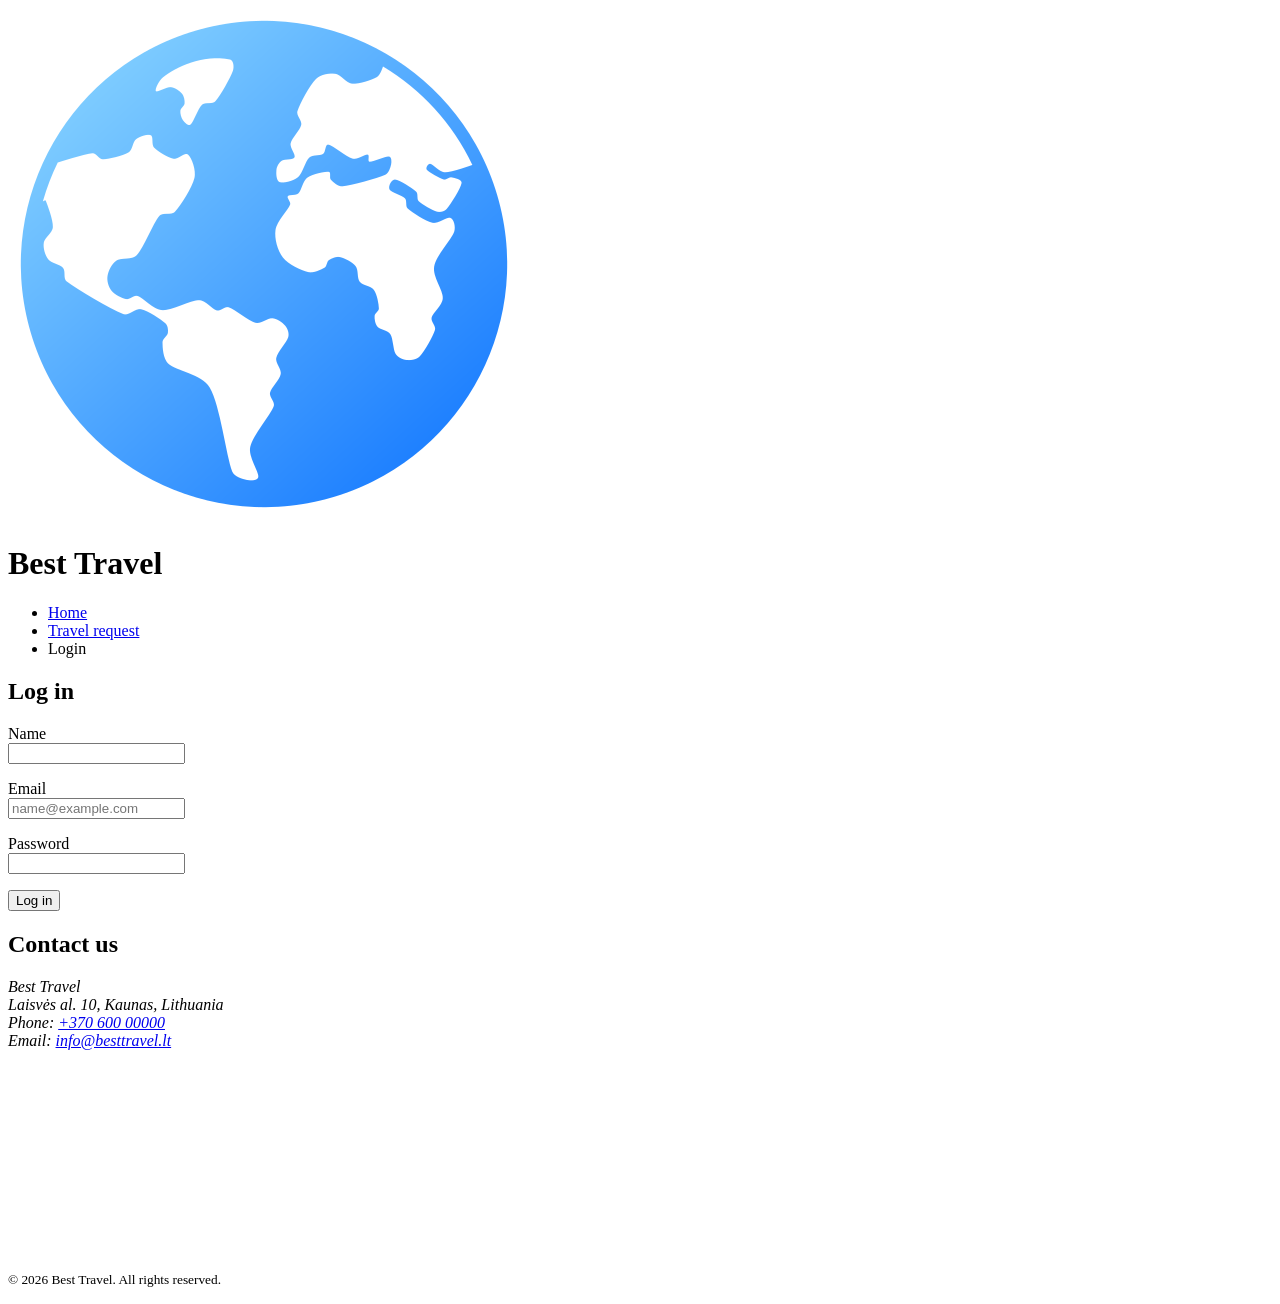
==== login.html @ 91309e48 "Created html part and filled data" ====
<!doctype html>
<html lang="en">
  <head>
    <meta charset="UTF-8" />
    <title>Login Page</title>
    <link rel="stylesheet" href="css/style.css" />
  </head>
  <body>
    <header>
      <div class="brand">
        <a href="/">
          <img src="img/logo.png" alt="Company logo" />
        </a>
        <h1>Best Travel</h1>
      </div>
      <nav>
        <ul>
          <li><a href="/">Home</a></li>
          <li><a href="/request-form">Travel request</a></li>
          <li><a aria-current="/login">Login</a></li>
        </ul>
      </nav>
    </header>
    <section class="login" id="login">
      <h2>Log in</h2>

      <form action="personal-blog.html" method="get">
        <p>
          <label for="name">Name</label><br />
          <input
            type="text"
            id="name"
            name="name"
            required
            pattern="[A-Za-zĄČĘĖĮŠŲŪŽąčęėįšųūž ]{2,30}"
            title="Name must be 2–30 letters"
            autocomplete="name"
          />
        </p>

        <p>
          <label for="email">Email</label><br />
          <input
            type="email"
            id="email"
            name="email"
            required
            placeholder="name@example.com"
            autocomplete="email"
          />
        </p>

        <p>
          <label for="password">Password</label><br />
          <input
            type="password"
            id="password"
            required
            minlength="8"
            pattern="(?=.*\d)(?=.*[A-Za-z]).{8,}"
            title="At least 8 characters, with at least one letter and one number"
            autocomplete="current-password"
          />
        </p>

        <button type="submit">Log in</button>
      </form>
    </section>
    <footer>
      <div>
        <section>
          <h2>Contact us</h2>
          <address>
            Best Travel<br />
            Laisvės al. 10, Kaunas, Lithuania<br />
            Phone: <a href="tel:+37060000000">+370 600 00000</a><br />
            Email: <a href="mailto:info@wanderly.lt">info@besttravel.lt</a>
          </address>
        </section>
        <iframe
          width="300"
          height="200"
          style="border: 0"
          src="https://maps.google.com/maps?q=laisves%20al.%2010%20kaunas&t=m&z=14&ie=UTF8&iwloc=&output=embed"
          loading="lazy"
          referrerpolicy="no-referrer-when-downgrade"
        ></iframe>
      </div>
      <p class="copyright">
        <small>&copy; 2026 Best Travel. All rights reserved.</small>
      </p>
    </footer>
  </body>
</html>
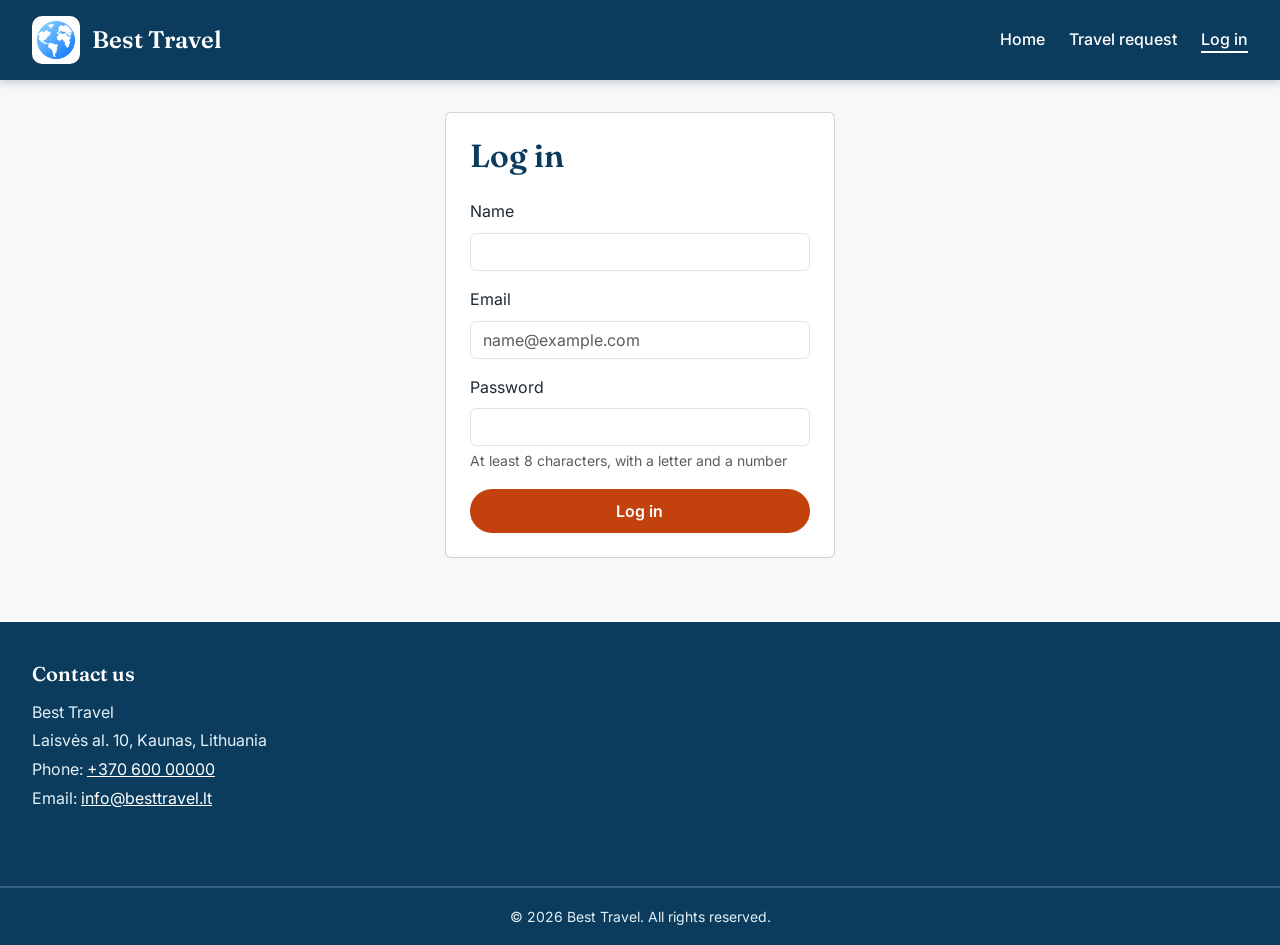
==== commit 3316eaab: "Page structure and design finished" ====
--- a/login.html
+++ b/login.html
@@ -2,82 +2,108 @@
 <html lang="en">
   <head>
     <meta charset="UTF-8" />
+    <meta name="viewport" content="width=device-width, initial-scale=1" />
     <title>Login Page</title>
+    <link rel="icon" href="img/logo.png" type="image/png" />
+    <link
+      rel="stylesheet"
+      href="https://cdn.jsdelivr.net/npm/bootstrap@5.3.3/dist/css/bootstrap.min.css"
+    />
     <link rel="stylesheet" href="css/style.css" />
   </head>
   <body>
-    <header>
-      <div class="brand">
-        <a href="/">
-          <img src="img/logo.png" alt="Company logo" />
+    <header class="header">
+      <div class="header__brand">
+        <a class="header__logo-link" href="index.html">
+          <img class="header__logo" src="img/logo.png" alt="Best Travel logo – go to Home page" />
         </a>
-        <h1>Best Travel</h1>
+        <h1 class="header__title">Best Travel</h1>
       </div>
-      <nav>
-        <ul>
-          <li><a href="/">Home</a></li>
-          <li><a href="/request-form">Travel request</a></li>
-          <li><a aria-current="/login">Login</a></li>
+      <nav class="header__nav" aria-label="Main">
+        <ul class="header__list">
+          <li><a class="header__link" href="index.html">Home</a></li>
+          <li><a class="header__link" href="request-form.html">Travel request</a></li>
+          <li><a class="header__link header__link--current" aria-current="page">Log in</a></li>
         </ul>
       </nav>
     </header>
-    <section class="login" id="login">
-      <h2>Log in</h2>
 
-      <form action="personal-blog.html" method="get">
-        <p>
-          <label for="name">Name</label><br />
-          <input
-            type="text"
-            id="name"
-            name="name"
-            required
-            pattern="[A-Za-zĄČĘĖĮŠŲŪŽąčęėįšųūž ]{2,30}"
-            title="Name must be 2–30 letters"
-            autocomplete="name"
-          />
-        </p>
+    <main class="page">
+      <!-- simple centred card -->
+      <div class="row justify-content-center">
+        <section class="col-md-6 col-lg-4" id="login">
+          <div class="card card-body p-4">
+            <h2 class="mb-4">Log in</h2>
 
-        <p>
-          <label for="email">Email</label><br />
-          <input
-            type="email"
-            id="email"
-            name="email"
-            required
-            placeholder="name@example.com"
-            autocomplete="email"
-          />
-        </p>
+            <form action="personal-blog.html" method="post">
+              <div class="mb-3">
+                <label class="form-label" for="name">Name</label>
+                <input
+                  class="form-control"
+                  type="text"
+                  id="name"
+                  name="name"
+                  required
+                  pattern="[A-Za-zĄČĘĖĮŠŲŪŽąčęėįšųūž ]{2,30}"
+                  title="Name must be 2–30 letters"
+                  autocomplete="name"
+                />
+              </div>
 
-        <p>
-          <label for="password">Password</label><br />
-          <input
-            type="password"
-            id="password"
-            required
-            minlength="8"
-            pattern="(?=.*\d)(?=.*[A-Za-z]).{8,}"
-            title="At least 8 characters, with at least one letter and one number"
-            autocomplete="current-password"
-          />
-        </p>
+              <div class="mb-3">
+                <label class="form-label" for="email">Email</label>
+                <input
+                  class="form-control"
+                  type="email"
+                  id="email"
+                  name="email"
+                  required
+                  placeholder="name@example.com"
+                  autocomplete="email"
+                />
+              </div>
 
-        <button type="submit">Log in</button>
-      </form>
-    </section>
-    <footer>
-      <div>
-        <section>
-          <h2>Contact us</h2>
-          <address>
+              <div class="mb-3">
+                <label class="form-label" for="password">Password</label>
+                <input
+                  class="form-control"
+                  type="password"
+                  id="password"
+                  required
+                  minlength="8"
+                  pattern="(?=.*\d)(?=.*[A-Za-z]).{8,}"
+                  title="At least 8 characters, with at least one letter and one number"
+                  autocomplete="current-password"
+                  aria-describedby="password-help"
+                />
+                <div id="password-help" class="form-text">
+                  At least 8 characters, with a letter and a number
+                </div>
+              </div>
+
+              <button type="submit" class="button button--full">
+                Log in
+              </button>
+            </form>
+          </div>
+        </section>
+      </div>
+    </main>
+    <footer class="footer">
+      <div class="footer__inner">
+        <section class="footer__contact">
+          <h2 class="footer__title">Contact us</h2>
+          <address class="footer__address">
             Best Travel<br />
             Laisvės al. 10, Kaunas, Lithuania<br />
-            Phone: <a href="tel:+37060000000">+370 600 00000</a><br />
-            Email: <a href="mailto:info@wanderly.lt">info@besttravel.lt</a>
+            Phone: <a class="footer__link" href="tel:+37060000000">+370 600 00000</a><br />
+            Email:
+            <a class="footer__link" href="mailto:info@besttravel.lt">info@besttravel.lt</a>
           </address>
         </section>
         <iframe
+          class="footer__map"
+          title="Map: Best Travel office, Laisvės al. 10, Kaunas"
           width="300"
           height="200"
           style="border: 0"
@@ -86,8 +112,8 @@
           referrerpolicy="no-referrer-when-downgrade"
         ></iframe>
       </div>
-      <p class="copyright">
-        <small>&copy; 2026 Best Travel. All rights reserved.</small>
+      <p class="footer__copyright">
+        <small class="footer__copyright-text">&copy; 2026 Best Travel. All rights reserved.</small>
       </p>
     </footer>
   </body>
--- a/css/style.css
+++ b/css/style.css
@@ -0,0 +1,800 @@
+/* Google Fonts: Fraunces (headings) + Inter (body) */
+@import url("https://fonts.googleapis.com/css2?family=Fraunces:opsz,wght@9..144,500..600&family=Inter:wght@400;500;600&display=swap");
+
+/* ===== Colours: "Ocean & Sunset" ===== */
+:root {
+  --ocean-900: #0b3c5d; /* header, footer, headings */
+  --ocean-700: #0e5e8a; /* primary: links, active nav, focus */
+  --ocean-100: #e3f0f7; /* sky tint */
+  --sunset-700: #c2410c; /* accent: buttons */
+  --sunset-800: #9a3412; /* accent hover */
+  --sunset-100: #fdebdd; /* sand tint */
+  --sunset-300: #fdba74; /* light accent: hover on dark backgrounds */
+  --ink: #1c2a36; /* main text */
+  --slate: #52606d; /* secondary text */
+  --line: #d8e1e8; /* borders */
+  --mist: #f6f8fa; /* page background */
+  --white: #ffffff;
+
+  /* ===== Fonts ===== */
+  --font-heading: "Fraunces", Georgia, serif;
+  --font-body: "Inter", system-ui, sans-serif;
+}
+
+/* ===== Base ===== */
+body {
+  margin: 0;
+  font-family: var(--font-body);
+  font-size: 1rem;
+  line-height: 1.6;
+  color: var(--ink);
+  background-color: var(--mist);
+}
+
+h1,
+h2,
+h3,
+h4 {
+  font-family: var(--font-heading);
+  line-height: 1.2;
+  color: var(--ocean-900);
+}
+
+h1 {
+  font-size: 2.5rem;
+  font-weight: 600; /* serif headings look best at 600, 700 is too heavy */
+}
+
+h2 {
+  font-size: 2rem;
+  font-weight: 600;
+}
+
+h3 {
+  font-size: 1.5rem;
+  font-weight: 600;
+}
+
+h4 {
+  font-size: 18px;
+  font-weight: 500;
+  color: var(--ocean-700);
+}
+
+a {
+  color: var(--ocean-700);
+}
+
+small,
+time {
+  font-size: 14px;
+  color: var(--slate);
+}
+
+/* one button style for the whole site */
+.button {
+  min-height: 44px;
+  padding: 0 24px;
+  border: 0;
+  border-radius: 999px;
+  background-color: var(--sunset-700);
+  color: var(--white);
+  font: 600 16px var(--font-body);
+  cursor: pointer;
+  transition: background-color 0.2s ease;
+}
+
+.button:hover {
+  background-color: var(--sunset-800);
+}
+
+/* full-width button (login) */
+.button--full {
+  width: 100%;
+}
+
+/* in cards the button keeps its own width instead of stretching */
+.offer .button,
+.blog .button {
+  align-self: flex-start;
+}
+
+/* ===== Header (block: header) ===== */
+.header {
+  position: sticky;
+  top: 0;
+  z-index: 10;
+  display: flex;
+  flex-wrap: wrap;
+  align-items: center;
+  justify-content: space-between;
+  gap: 1rem;
+  padding: 1rem 2rem;
+  background-color: var(--ocean-900);
+  box-shadow: 0 2px 8px rgba(11, 60, 93, 0.25);
+}
+
+.header__brand {
+  display: flex;
+  align-items: center;
+  gap: 12px;
+}
+
+.header__logo {
+  display: block;
+  width: 48px;
+  height: 48px;
+  padding: 4px;
+  box-sizing: border-box;
+  object-fit: contain;
+  background-color: var(--white);
+  border-radius: 10px;
+  transition: transform 0.2s ease;
+}
+
+/* logo is a link on every page except Home */
+.header__logo-link:hover .header__logo {
+  transform: scale(1.03);
+}
+
+.header__title {
+  margin: 0;
+  font-size: 1.5rem;
+  color: var(--white);
+}
+
+.header__list {
+  display: flex;
+  gap: 1.5rem;
+  margin: 0;
+  padding: 0;
+  list-style: none;
+}
+
+.header__link {
+  color: var(--white);
+  font-weight: 500;
+  text-decoration: none;
+  transition: color 0.2s ease;
+}
+
+.header__link[href]:hover {
+  color: var(--sunset-300);
+}
+
+.header__link:not([href]) {
+  cursor: default;
+}
+
+.header__link--current {
+  text-decoration: underline;
+  text-decoration-thickness: 2px;
+  text-underline-offset: 6px;
+}
+
+.sub-nav {
+  flex-basis: 100%;
+  margin: 0 -2rem -1rem;
+  padding: 0.5rem 2rem;
+  background-color: var(--white);
+  border-bottom: 2px solid var(--line);
+}
+
+.sub-nav__list {
+  display: flex;
+  flex-wrap: wrap;
+  justify-content: center;
+  gap: 0.5rem;
+  margin: 0;
+  padding: 0;
+  list-style: none;
+}
+
+.sub-nav__link {
+  display: block;
+  padding: 4px 16px;
+  border-radius: 8px;
+  font-size: 14px;
+  font-weight: 500;
+  color: var(--ocean-900);
+  text-decoration: none;
+  white-space: nowrap;
+  transition:
+    background-color 0.2s ease,
+    color 0.2s ease;
+}
+
+.sub-nav__link:hover {
+  background-color: var(--ocean-100);
+  color: var(--ocean-700);
+}
+
+html {
+  scroll-behavior: smooth;
+}
+
+.page {
+  max-width: 1280px;
+  margin: 0 auto;
+  padding: 2rem;
+}
+
+.section {
+  max-width: 960px;
+  margin: 0 auto 56px;
+  scroll-margin-top: 144px;
+}
+
+.section:last-child {
+  margin-bottom: 0;
+}
+
+.section__intro {
+  margin: 0 0 24px;
+  color: var(--slate);
+}
+
+.grid {
+  display: grid;
+  gap: 20px;
+}
+
+.grid--2 {
+  grid-template-columns: 1fr 1fr;
+}
+
+.grid--3 {
+  grid-template-columns: 1fr 1fr 1fr;
+}
+
+.grid--4 {
+  grid-template-columns: 1fr 1fr 1fr 1fr;
+}
+
+.promo-video video {
+  display: block;
+  width: 100%;
+  height: auto;
+  aspect-ratio: 16 / 9;
+  object-fit: cover;
+  background-color: var(--ocean-900);
+  border-radius: 20px;
+  box-shadow: 0 12px 28px rgba(11, 60, 93, 0.25);
+}
+
+.offer {
+  display: flex;
+  flex-direction: column;
+  gap: 8px;
+  padding-bottom: 16px;
+  overflow: hidden;
+  background-color: var(--white);
+  border-radius: 12px;
+  box-shadow: 0 2px 4px rgba(11, 60, 93, 0.12);
+}
+
+.offer img {
+  display: block;
+  width: 100%;
+  height: 160px;
+  margin-bottom: 8px;
+  object-fit: cover;
+}
+
+.offer h3,
+.offer .description,
+.offer .button {
+  margin: 0 16px;
+}
+
+.offer h3 {
+  font-size: 20px;
+}
+
+.offer .description {
+  flex-grow: 1;
+  font-size: 14px;
+  color: var(--slate);
+}
+
+.table-wrap {
+  overflow-x: auto;
+  background-color: var(--white);
+  border: 2px solid var(--line);
+  border-radius: 12px;
+}
+
+.table-wrap table {
+  width: 100%;
+  min-width: 560px;
+  border-collapse: collapse;
+}
+
+.table-wrap caption {
+  padding: 16px 20px 0;
+  text-align: left;
+  font-size: 14px;
+  color: var(--slate);
+}
+
+.table-wrap th,
+.table-wrap td {
+  padding: 12px 20px;
+  text-align: left;
+}
+
+.table-wrap thead tr {
+  background-color: var(--ocean-100);
+  color: var(--ocean-900);
+}
+
+.table-wrap th {
+  padding-top: 14px;
+  padding-bottom: 14px;
+  font-weight: 600;
+}
+
+.table-wrap tbody tr {
+  border-top: 2px solid var(--line);
+}
+
+.table-wrap img {
+  display: block;
+  width: 120px;
+  height: 72px;
+  object-fit: cover;
+  border-radius: 6px;
+}
+
+.tip-block {
+  padding: 24px;
+  background-color: var(--ocean-100); /* sky tint */
+  border-radius: 12px;
+}
+
+.tip-block h3 {
+  margin: 0 0 12px;
+  font-size: 20px;
+}
+
+.tip-block ol,
+.tip-block ul {
+  display: flex;
+  flex-direction: column;
+  gap: 8px;
+  margin: 0;
+  padding-left: 22px;
+}
+
+.journal article {
+  padding: 24px;
+  background-color: var(--white);
+  border: 2px solid var(--line);
+  border-radius: 12px;
+}
+
+.journal h3 {
+  margin: 0;
+  font-size: 22px;
+}
+
+.journal header p {
+  margin: 4px 0 16px;
+  font-size: 14px;
+  color: var(--slate);
+}
+
+.journal h4 {
+  margin: 0 0 4px;
+}
+
+.journal article > p {
+  margin: 0 0 14px;
+}
+
+.journal article > p:first-of-type::first-letter {
+  float: left;
+  font-size: 3rem;
+  line-height: 1;
+}
+
+.request-form {
+  display: flex;
+  flex-direction: column;
+  gap: 20px;
+}
+
+.request-form fieldset {
+  min-width: 0;
+  margin: 0;
+  padding: 20px 24px 24px;
+  background-color: var(--white);
+  border: 2px solid var(--line);
+  border-radius: 12px;
+}
+
+.request-form legend {
+  padding: 0 8px;
+  font-family: var(--font-heading);
+  font-size: 18px;
+  font-weight: 600;
+  color: var(--ocean-900);
+}
+
+.request-form p {
+  display: flex;
+  flex-direction: column;
+  gap: 6px;
+  margin: 0;
+}
+
+.request-form p > label,
+.request-form fieldset > label {
+  font-size: 14px;
+  font-weight: 600;
+}
+
+.request-form fieldset > label {
+  display: block;
+  margin-bottom: 6px;
+}
+
+.request-form input:not([type="checkbox"], [type="radio"]),
+.request-form select,
+.request-form textarea {
+  width: 100%;
+  box-sizing: border-box;
+  border: 2px solid var(--line);
+  border-radius: 6px;
+  background-color: var(--white);
+  color: var(--ink);
+  font: 16px var(--font-body);
+}
+
+.request-form input:not([type="checkbox"], [type="radio"]),
+.request-form select {
+  height: 44px;
+  padding: 0 12px;
+}
+
+.request-form textarea {
+  padding: 10px 12px;
+  resize: vertical;
+}
+
+.request-form input:focus,
+.request-form select:focus,
+.request-form textarea:focus {
+  border-color: var(--ocean-700);
+  box-shadow: 0 0 0 4px var(--ocean-100);
+  outline: none;
+}
+
+.request-form input[type="checkbox"],
+.request-form input[type="radio"] {
+  flex-shrink: 0;
+  width: 20px;
+  height: 20px;
+  margin: 0;
+  accent-color: var(--ocean-700);
+}
+
+.checks {
+  display: flex;
+  flex-direction: column;
+  gap: 10px;
+}
+
+.checks label,
+.form-actions label {
+  display: flex;
+  align-items: center;
+  gap: 10px;
+  min-height: 32px;
+  cursor: pointer;
+}
+
+.meal-options label {
+  display: flex;
+  align-items: center;
+  gap: 8px;
+  min-height: 52px;
+  padding: 0 12px;
+  border: 2px solid var(--line);
+  border-radius: 10px;
+  cursor: pointer;
+  transition:
+    border-color 0.2s ease,
+    background-color 0.2s ease;
+}
+
+.meal-options label:hover {
+  border-color: var(--ocean-700);
+}
+
+.meal-options label:has(input:checked) {
+  border-color: var(--ocean-700);
+  background-color: var(--ocean-100);
+  font-weight: 600;
+}
+
+.form-actions {
+  display: flex;
+  flex-wrap: wrap;
+  align-items: center;
+  justify-content: space-between;
+  gap: 16px;
+}
+
+.blog article {
+  display: flex;
+  flex-direction: column;
+  gap: 10px;
+  padding-bottom: 20px;
+  overflow: hidden;
+  background-color: var(--white);
+  border-radius: 12px;
+  box-shadow: 0 2px 4px rgba(11, 60, 93, 0.12);
+}
+
+.blog figure {
+  margin: 0 0 10px;
+}
+
+.blog img {
+  display: block;
+  width: 100%;
+  height: 220px;
+  object-fit: cover;
+}
+
+.blog figcaption {
+  padding: 8px 20px;
+  background-color: var(--ocean-100);
+  font-size: 14px;
+  color: var(--slate);
+}
+
+.blog h3,
+.blog p,
+.blog .button {
+  margin: 0 20px;
+}
+
+.blog h3 {
+  font-size: 22px;
+}
+
+.blog p {
+  flex-grow: 1;
+  color: var(--slate);
+}
+
+.gallery figure {
+  position: relative;
+  margin: 0;
+  overflow: hidden;
+  border-radius: 12px;
+}
+
+.gallery img {
+  display: block;
+  width: 100%;
+  height: 200px;
+  object-fit: cover;
+  transition: transform 0.3s ease;
+}
+
+.gallery figure:hover img {
+  transform: scale(1.08);
+}
+
+.gallery figcaption {
+  position: absolute;
+  right: 0;
+  bottom: 0;
+  left: 0;
+  padding: 24px 14px 10px;
+  background: linear-gradient(transparent, rgba(11, 60, 93, 0.85));
+  color: var(--white);
+  font-size: 14px;
+  font-weight: 500;
+}
+
+.footer {
+  margin-top: 32px;
+  background-color: var(--ocean-900);
+  color: var(--ocean-100);
+}
+
+.footer__inner {
+  display: flex;
+  flex-wrap: wrap;
+  justify-content: space-between;
+  gap: 32px;
+  max-width: 1280px;
+  margin: 0 auto;
+  padding: 40px 32px 24px;
+  box-sizing: border-box;
+}
+
+.footer__contact {
+  flex: 1 1 260px;
+}
+
+.footer__title {
+  margin: 0 0 12px;
+  font-size: 20px;
+  color: var(--white);
+}
+
+.footer__address {
+  margin: 0;
+  font-style: normal;
+  line-height: 1.8;
+}
+
+.footer__link {
+  color: var(--white);
+  transition: color 0.2s ease;
+}
+
+.footer__link:hover {
+  color: var(--sunset-300);
+}
+
+.footer__map {
+  flex: 1 1 320px;
+  max-width: 460px;
+  height: 200px;
+  border-radius: 12px;
+}
+
+.footer__copyright {
+  margin: 0;
+  padding: 16px;
+  border-top: 2px solid rgba(227, 240, 247, 0.2);
+  text-align: center;
+}
+
+.footer__copyright-text {
+  color: var(--ocean-100);
+}
+
+@media (max-width: 768px) {
+  .header__nav {
+    flex-basis: 100%;
+  }
+
+  .header__list {
+    flex-wrap: wrap;
+    justify-content: center;
+  }
+
+  .grid--3,
+  .grid--4 {
+    grid-template-columns: 1fr 1fr;
+  }
+
+  .page {
+    padding: 1rem;
+  }
+
+  .section {
+    margin-bottom: 40px;
+  }
+
+  .section__title {
+    margin-bottom: 16px;
+    font-size: 1.5rem;
+  }
+
+  .table-wrap table {
+    min-width: 520px;
+    font-size: 14px;
+  }
+
+  .table-wrap caption {
+    padding: 12px 14px 0;
+  }
+
+  .table-wrap th,
+  .table-wrap td {
+    padding: 10px 14px;
+  }
+
+  .table-wrap img {
+    width: 90px;
+    height: 54px;
+  }
+
+  .tip-block {
+    padding: 18px;
+  }
+
+  .tip-block h3 {
+    margin-bottom: 8px;
+    font-size: 18px;
+  }
+
+  .tip-block ol,
+  .tip-block ul {
+    gap: 6px;
+    padding-left: 20px;
+  }
+
+  .journal article {
+    padding: 18px;
+  }
+
+  .journal h3 {
+    font-size: 20px;
+  }
+
+  .journal header p {
+    margin: 2px 0 12px;
+  }
+
+  .journal h4 {
+    margin-bottom: 2px;
+    font-size: 16px;
+  }
+
+  .journal article > p {
+    margin-bottom: 12px;
+  }
+
+  .footer__inner {
+    gap: 16px;
+    padding: 32px 16px 24px;
+  }
+
+  .footer__map {
+    max-width: none;
+    height: 180px;
+  }
+
+  .request-form fieldset {
+    padding: 16px 18px 20px;
+  }
+
+  .blog img {
+    height: 180px;
+  }
+
+  .blog h3 {
+    font-size: 20px;
+  }
+
+  .gallery img {
+    height: 160px;
+  }
+}
+
+@media (max-width: 576px) {
+  .header {
+    padding: 1rem;
+  }
+
+  .sub-nav {
+    margin: 0 -1rem -1rem;
+    padding: 0.5rem 1rem;
+  }
+
+  .sub-nav__list {
+    display: grid;
+    grid-template-columns: repeat(2, auto);
+    justify-content: center;
+    justify-items: center;
+  }
+
+  .grid--2,
+  .grid--3,
+  .grid--4 {
+    grid-template-columns: 1fr;
+  }
+
+  .form-actions .button {
+    width: 100%;
+  }
+}
